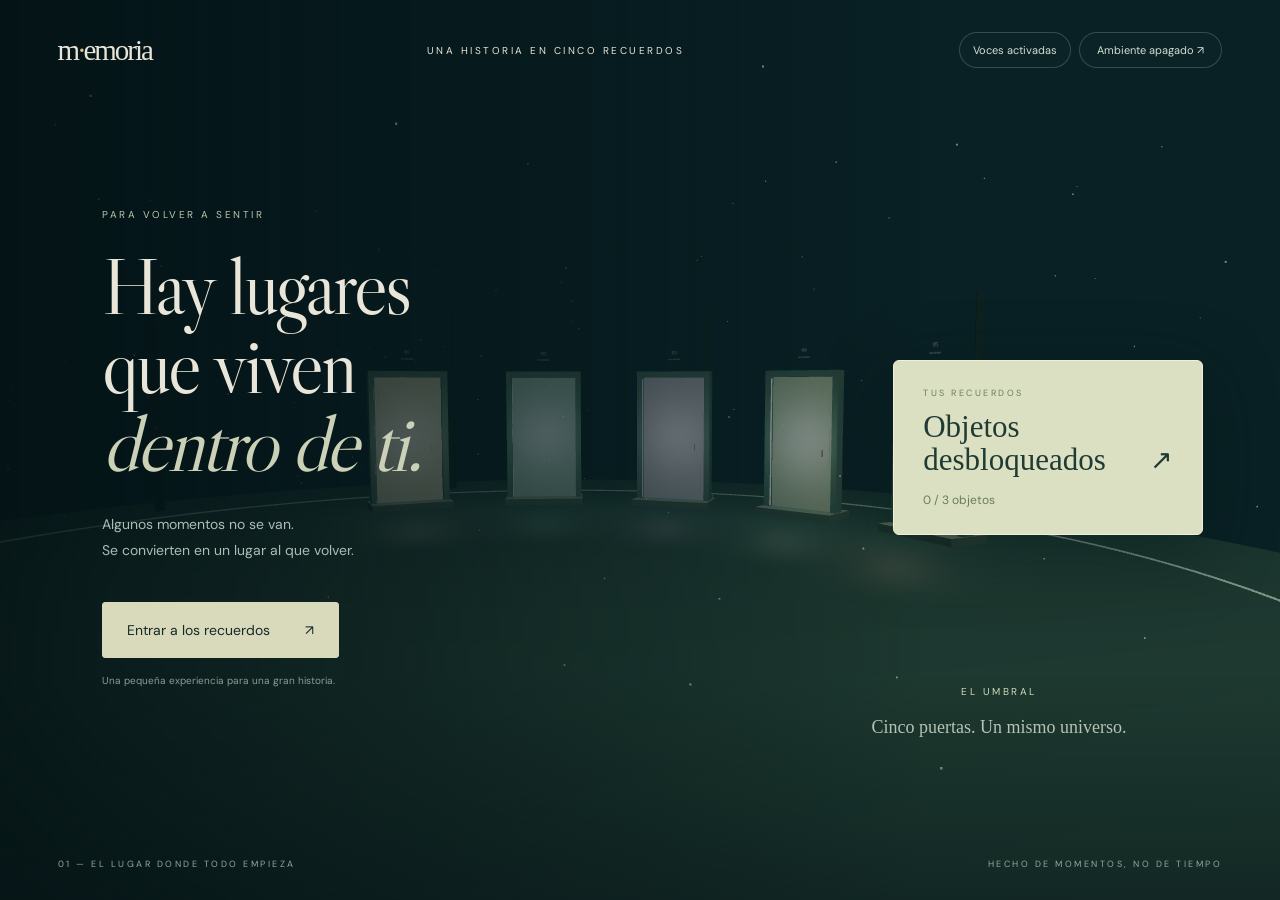
==== index.html @ f40e16c8 "Add files via upload" ====
<!doctype html><html lang="es"><head><meta charset="UTF-8"><meta name="viewport" content="width=device-width,initial-scale=1"><title>Donde viven los recuerdos</title><meta name="description" content="Cinco puertas. Una historia que merece volver a vivirse."><link rel="stylesheet" href="style.css"></head><body><canvas id="world"></canvas><div class="grain"></div><header><a href="./" class="brand">m<span>·</span>emoria</a><span class="edition">UNA HISTORIA EN CINCO RECUERDOS</span><div class="audioControls"><button id="voiceToggle" aria-pressed="true">Voces activadas</button><button id="sound" aria-pressed="false">Ambiente apagado ↗</button></div></header><main id="intro"><p class="eyebrow">PARA VOLVER A SENTIR</p><h1>Hay lugares<br>que viven<br><i>dentro de ti.</i></h1><p class="description">Algunos momentos no se van.<br>Se convierten en un lugar al que volver.</p><button id="enter" class="primary" disabled>Preparando el lugar… <span>↗</span></button><button id="openInventory">Objetos desbloqueados · 0 / 2</button><p class="small">Una pequeña experiencia para una gran historia.</p></main><div id="caption"><span>EL UMBRAL</span><p>Cinco puertas. Un mismo universo.</p></div><footer id="introFooter"><span>01 — EL LUGAR DONDE TODO EMPIEZA</span><span>HECHO DE MOMENTOS, NO DE TIEMPO</span></footer><section id="hud" hidden><div class="location"><span>ESTÁS EN</span><p>El lugar de los recuerdos</p></div><span id="count">00 / 05 explorados</span><div class="crosshair">+</div><div id="prompt"></div><div class="controls"><span><b>W A S D</b> caminar</span><span><b>MOUSE</b> mirar</span><span><b>E</b> abrir puerta</span><span><b>ESC</b> pausa</span></div></section><section id="pause" class="veil" hidden><p class="eyebrow">TÓMATE TU TIEMPO</p><h2>Los recuerdos<br><i>pueden esperar.</i></h2><button id="resume" class="primary">Seguir explorando <span>↗</span></button><button id="home" class="textbtn">Volver al inicio</button></section><section id="memory" class="veil" hidden><p class="eyebrow" id="memoryNumber"></p><h2>Un recuerdo<br><i>por descubrir.</i></h2><p class="description">Aquí construiremos uno de sus momentos juntos.<br>Este espacio todavía está esperando su historia.</p><button id="back" class="primary">Volver a las puertas <span>↗</span></button></section><div id="parkProgress" hidden><span>ERES NINA</span><strong id="parkPieceCount" aria-live="polite">0 / 5 trozos</strong><div id="parkDots" aria-hidden="true"><i></i><i></i><i></i><i></i><i></i></div><small>Reconstruye la carta</small></div><section id="letterReader" hidden role="dialog" aria-modal="true" aria-labelledby="letterTitle"><article class="letterPaper"><div class="letterLabel">OBJETO RECUPERADO · CARTA COMPLETA</div><h2 id="letterTitle" tabindex="-1"></h2><div id="letterBody"></div><p id="letterSignature"></p><button id="finishLetter">Volver a objetos <span>↗</span></button></article></section><div id="eyelids" aria-hidden="true"><div class="upper"></div><div class="lower"></div></div><div id="nightCaption" hidden><span>RECUERDO 03</span><p>De la mano, un poquito más.</p></div><div id="cinemaCaption" hidden><span>RECUERDO 04</span><p>La sala está vacía. A tu lado, Nina.</p></div><div id="giftBadge" hidden>✦ Foca watona <small>Objeto recibido</small></div><div id="completion" hidden>Recuerdo 02 completado · El día de la foca</div><div id="cinemaFade" aria-hidden="true"></div><div id="whiteFlash" aria-hidden="true"></div>
<section id="loading" class="memoryLoading" hidden aria-live="polite"><span class="loadingMark">02</span><p class="eyebrow">RECONSTRUYENDO UN RECUERDO</p><h2>Al otro lado<br><i>de la puerta.</i></h2><div class="loadingLine"></div><p id="loadingStatus">Preparando la casa…</p><button id="retryMemory" class="textbtn" hidden>Reintentar</button><button id="cancelMemory" class="textbtn">Volver a las puertas</button></section>
<section id="arrival" class="memoryLoading" hidden><p class="eyebrow">RECUERDO 02 · EL DÍA DE LA FOCA</p><h2>El día<br><i>de la foca.</i></h2><p>Camina hacia la casa y acércate a su puerta.</p><button id="exploreHouse" class="primary">Explorar el recuerdo <span>↗</span></button></section>
<section id="dialogue" hidden role="dialog" aria-modal="true" aria-labelledby="speaker"><div class="dialogueBox"><div class="dialogueMeta"><span id="speaker">NINA</span><span>RECUERDO 02</span></div><p id="dialogueText"></p><div id="choices"></div><p id="dialogueHint"></p></div></section>
<button id="leaveMemory" hidden>← Volver a las puertas</button>
<section id="inventoryPanel" hidden role="dialog" aria-modal="true" aria-labelledby="inventoryTitle"><div class="inventoryInner"><p class="eyebrow">LO QUE SE QUEDA CONTIGO</p><h2 id="inventoryTitle">Objetos<br><i>desbloqueados.</i></h2><p id="inventoryCount"></p><p id="inventoryNotice" role="status" aria-live="polite"></p><div class="inventoryGrid"><button id="inspectLetter" disabled><span class="letterIcon" aria-hidden="true">✉</span><strong>La carta</strong><small id="letterLock"></small></button><button id="inspectSeal" disabled><span class="sealIcon" aria-hidden="true">●</span><strong>Foca watona</strong><small id="sealLock"></small></button><button id="inspectBottle" disabled><span class="bottleIcon" aria-hidden="true">▥</span><strong>Inca Kola</strong><small id="bottleLock"></small></button></div><button id="closeInventory" class="textbtn">← Volver al menú</button></div></section>
<section id="sealViewerPanel" hidden aria-labelledby="sealViewerTitle"><button id="closeSealViewer">← Volver a objetos</button><div class="sealViewerText"><p class="eyebrow" id="objectViewerEyebrow">RECUERDO 02 · OBJETO DESBLOQUEADO</p><h2 id="sealViewerTitle">Foca watona</h2><p>Arrastra para girar · Rueda del mouse para acercar</p><div class="sealViewerControls"><button id="sealRotateLeft" aria-label="Girar a la izquierda">↶</button><button id="sealRotateRight" aria-label="Girar a la derecha">↷</button><button id="sealZoomIn" aria-label="Acercar">＋</button><button id="sealZoomOut" aria-label="Alejar">−</button></div></div></section>
<div id="error" hidden>No pudimos iniciar el escenario 3D. Prueba con Chrome o Edge y activa la aceleración gráfica.</div><script type="module" src="main.js"></script><div id="objectToast" role="status" aria-live="polite" hidden>Objeto desbloqueado · Inca Kola<br><small>Ya puedes examinarlo en Objetos del menú.</small></div><section id="fifthOverlay" hidden><div id="phoneIntro"><p class="eyebrow">RECUERDO 05</p><p>En medio de todo, una última luz.<br><small>Enter para guardar el celular y mirar al frente.</small></p></div><div id="memoryPhone"><div class="phoneSpeaker"></div><div class="phoneBar">9:41 <span>●●● ▰</span></div><div class="phoneAddress">🔒 Un lugar para ti</div><div class="phonePage" tabindex="0" aria-label="Página web del celular, desplázate para leer"><img src="assets/recuerdo-celular.png" alt="Página de cumpleaños para Nina"></div><button id="phoneOff">Guardar celular · Enter <span>◉</span></button></div><div id="fifthMusic" hidden><p>wave to earth · love.</p><div id="fifthPlayer"></div><small>Si no suena, pulsa reproducir.</small></div><button id="exitFifth">← Volver a las puertas</button></section><div id="birthdayWhiteFade" aria-hidden="true"></div></body></html>
---- style.css ----
@import url('https://fonts.googleapis.com/css2?family=DM+Sans:wght@400;500;600&family=Libre+Caslon+Display&display=swap');
:root{color-scheme:dark;--cream:#e9e5d8;--muted:#9aaca7;--accent:#d9dabb}*{box-sizing:border-box}body{margin:0;background:#071b1e;color:var(--cream);font:14px 'DM Sans',sans-serif;overflow:hidden}canvas{position:fixed;inset:0;width:100%;height:100%}.grain{position:fixed;inset:0;pointer-events:none;background:linear-gradient(90deg,rgba(3,17,20,.8),transparent 72%),linear-gradient(0deg,#07171988,transparent 25%)}header{position:fixed;top:0;width:100%;padding:32px 4.5%;display:flex;align-items:center;justify-content:space-between;z-index:3}.brand{font-family:Georgia,serif;color:var(--cream);text-decoration:none;font-size:29px;letter-spacing:-2px}.brand span{color:#d6c78e}.edition,footer,.eyebrow,.location>span,#count,#caption>span{font-size:10px;letter-spacing:2.5px}button{font:inherit;cursor:pointer}#sound{border:1px solid #b4c4bb40;background:#102a2b66;color:#d5ddd3;border-radius:30px;padding:10px 17px;font-size:11px}main{position:fixed;left:8%;top:22%;z-index:2}.eyebrow{color:#bbc6ac;margin-bottom:26px}h1{font-family:'Libre Caslon Display',Georgia,serif;font-size:clamp(58px,6.2vw,96px);font-weight:400;line-height:.99;letter-spacing:-3px;margin:0 0 28px}i{font-weight:400;color:#cbd1b7}.description{font-size:14px;line-height:1.9;color:#adbdb6}.primary{margin-top:24px;border:1px solid #d9dabb;background:#d9dabb;color:#152a28;padding:18px 24px;min-width:235px;text-align:left;border-radius:3px}.primary span{float:right;margin-left:35px}.primary:hover{background:#eeeeda}.primary:disabled{opacity:.5;cursor:wait}.small{font-size:10px;color:#8a9f98;margin-top:16px}footer{position:fixed;bottom:30px;left:4.5%;right:4.5%;display:flex;justify-content:space-between;font-size:9px;color:#92aaa1}#caption{position:fixed;bottom:16%;right:12%;text-align:center}#caption>span{color:#d3d9bb}#caption p{font-family:Georgia,serif;font-size:18px;color:#b5c3b4}.location{position:absolute;top:115px;left:4.5%}.location>span{color:var(--muted)}.location p{font-family:Georgia,serif;font-size:23px;margin-top:9px}#count{position:absolute;right:4.5%;top:120px;color:var(--muted)}.crosshair{position:absolute;left:50%;top:50%;color:#ebeee1aa;font-size:20px;transform:translate(-50%,-50%)}#prompt{position:absolute;top:59%;left:50%;transform:translateX(-50%);text-align:center;line-height:1.8;color:#f2eed7}.controls{position:absolute;bottom:32px;width:100%;display:flex;justify-content:center;gap:30px;color:#95aaa3;font-size:11px}.controls b{font-size:10px;color:#d8dfcf;margin-right:7px}.veil{position:fixed;inset:0;z-index:4;background:#061719db;backdrop-filter:blur(12px);display:flex;align-items:center;justify-content:center;flex-direction:column;text-align:center}h2{font:64px/1.05 'Libre Caslon Display',Georgia,serif;letter-spacing:-1px;margin:0 0 15px}.textbtn{background:none;border:0;color:#b6c4b8;margin-top:24px}#error{position:fixed;bottom:15%;left:8%;background:#422d25;padding:20px;max-width:420px;z-index:9}[hidden]{display:none!important}@media(max-height:700px){main{top:18%}h1{font-size:62px;margin-bottom:15px}.primary{margin-top:12px}.eyebrow{margin-bottom:18px}}@media(max-width:700px){.edition,#caption,footer span:last-child{display:none}main{left:7%}h1{font-size:60px}.controls{gap:10px}.controls span{font-size:9px}}
#whiteFlash{position:fixed;inset:0;background:white;z-index:8;opacity:0;pointer-events:none;transition:opacity .7s ease}#whiteFlash.visible{opacity:1}.memoryLoading{position:fixed;inset:0;z-index:9;display:flex;align-items:center;justify-content:center;flex-direction:column;background:#fff;color:#514e48;text-align:center}.memoryLoading i{color:#9b9d91}.memoryLoading .eyebrow{color:#89867c}.memoryLoading>p:not(.eyebrow){color:#8b887e;font-size:13px}.loadingMark{font:36px Georgia;margin-bottom:30px;color:#b4ad9e}.loadingLine{width:180px;height:2px;background:#e9e5de;overflow:hidden;margin:25px}.loadingLine:after{content:'';display:block;height:100%;width:40%;background:#9b9d91;animation:loadingTravel 1.5s infinite ease-in-out}@keyframes loadingTravel{from{transform:translateX(-100%)}to{transform:translateX(350%)}}#arrival{background:#ffffffb5;backdrop-filter:blur(3px)}body.in-memory .grain{opacity:0}body.in-memory header{color:#625c51}body.in-memory .brand{color:#625c51}body.in-memory .edition{color:#8b8477}body.in-memory .location,body.in-memory #count,body.in-memory .controls,body.in-memory #prompt{color:#726b60}body.in-memory .controls b{color:#45433e}body.in-memory .crosshair{color:#6f695a}#leaveMemory{position:fixed;top:165px;left:4.5%;background:#ffffffbd;color:#70695e;border:1px solid #dcd6cb;border-radius:4px;padding:11px 16px;z-index:3;font-size:11px}#dialogue{position:fixed;inset:0;z-index:6;background:linear-gradient(0deg,#625c4e40,transparent 65%);display:flex;align-items:flex-end;justify-content:center;padding:0 24px 45px}.dialogueBox{width:min(760px,100%);padding:28px 34px;background:#fffdf7f5;border:1px solid #dcd6c8;box-shadow:0 15px 90px #5954451c;border-radius:8px;color:#47433c}.dialogueMeta{display:flex;justify-content:space-between;font-size:10px;letter-spacing:2px;color:#918878}#dialogueText{font:27px/1.4 'Libre Caslon Display',Georgia,serif;margin:20px 0 25px}#choices{display:flex;flex-direction:column;gap:10px}#choices button{padding:13px 17px;text-align:left;color:#555348;background:#eeeee5;border:1px solid #deddd0;border-radius:4px}#choices button:hover,#choices button:focus-visible{outline:2px solid #9ba592;background:#e2e7da}#dialogue .primary{color:#24352c}
@media(prefers-reduced-motion:reduce){.loadingLine:after{animation:none}#whiteFlash{transition-duration:.1s}}
#dialogueHint{margin:17px 0 0;text-align:right;color:#9c9385;font-size:10px;letter-spacing:1px}#choices button:disabled{opacity:.4;cursor:wait}#choices .continueDialogue{align-self:flex-end;background:transparent;border:0;color:#918777;font-size:12px;padding:8px}#giftBadge{position:fixed;right:4.5%;top:165px;z-index:4;padding:14px 18px;border:1px solid #c9c5b6;background:#fffdf3e8;border-radius:5px;color:#68675b;font-size:13px}#giftBadge small{display:block;margin:5px 0 0 14px;font-size:9px;letter-spacing:1px;color:#999184}#completion{position:fixed;bottom:75px;left:4.5%;font-size:11px;color:#d8d8b5;z-index:3}
.audioControls{display:flex;gap:8px;align-items:center}#voiceToggle{border:1px solid #b4c4bb40;background:#102a2b66;color:#d5ddd3;border-radius:30px;padding:10px 13px;font-size:11px}body.in-memory #voiceToggle,body.in-memory #sound{background:#fffdf6cc;border-color:#dcd6cb;color:#6d685c}#dialogueText{min-height:38px}body.in-memory #dialogueText{white-space:pre-wrap}@media(max-width:850px){.edition{display:none}}
body.in-memory header{z-index:7}
body.in-cinema .grain{opacity:.25}body.in-cinema .crosshair{display:none}body.in-cinema #prompt{display:none}body.in-cinema #leaveMemory{color:#ccc9d6;background:#151824be;border-color:#ffffff24}body.in-cinema .location p{color:#d6d9e4}body.in-cinema #arrival{background:#090d19cf;color:#e4e7ef;backdrop-filter:blur(6px)}body.in-cinema #arrival i{color:#a3b6cc}body.in-cinema #arrival .eyebrow{color:#91a7c0}body.in-cinema #arrival>p:not(.eyebrow){color:#a2adbd}#cinemaCaption{position:fixed;bottom:95px;left:0;width:100%;text-align:center;pointer-events:none;color:#a4b1c4}#cinemaCaption span{font-size:9px;letter-spacing:3px}#cinemaCaption p{font:19px Georgia,serif;color:#d4dce7}
body.in-cinema #prompt:not(:empty){display:block;background:#131925d9;border:1px solid #8d9bb636;color:#e1e5ec;border-radius:5px;padding:12px 22px;font-size:11px;letter-spacing:1px}body.in-cinema header{z-index:7}body.in-cinema .dialogueBox{background:#141b29f5;border-color:#8997ac40;color:#e1e5ec}body.in-cinema .dialogueMeta,body.in-cinema #dialogueHint{color:#96aac5}body.in-cinema #choices .continueDialogue{color:#becbdb}
#cinemaFade{position:fixed;inset:0;background:#000;z-index:8;opacity:0;pointer-events:none;transition:opacity .8s ease}#cinemaFade.visible{opacity:1}
body.in-night .grain{opacity:.18}body.in-night header{z-index:7}body.in-night .crosshair{display:none}body.in-night .dialogueBox{background:#24222ff2;border-color:#c2b7aa40;color:#ece4da}body.in-night .dialogueMeta,body.in-night #dialogueHint,body.in-night #choices .continueDialogue{color:#bcb3af}body.in-night #arrival{background:#151b2cd1;color:#ece4da;backdrop-filter:blur(5px)}body.in-night #arrival i{color:#d6bdac}body.in-night #arrival>p{color:#b8afad}body.in-night #prompt{font-size:10px;top:auto;bottom:160px;letter-spacing:1px;color:#d9d0c5}body.in-night #leaveMemory{background:#242330bb;border-color:#c2b7aa40;color:#ded3c8}#nightCaption{position:fixed;bottom:95px;left:0;width:100%;text-align:center;pointer-events:none;color:#afa6aa}#nightCaption span{font-size:9px;letter-spacing:3px}#nightCaption p{font:20px Georgia,serif;color:#d7c5b9}body.in-bedroom #prompt{display:none}#eyelids{position:fixed;inset:0;pointer-events:none;z-index:12}#eyelids>div{position:absolute;left:-10%;width:120%;height:0;background:#000}#eyelids .upper{top:0;border-radius:0 0 50% 50% / 0 0 10% 10%}#eyelids .lower{bottom:0;border-radius:50% 50% 0 0 / 10% 10% 0 0}body.night-sleep header,body.night-sleep #hud,body.night-sleep #nightCaption{visibility:hidden}
body.in-park .grain{opacity:.07}body.in-park header{color:#374b3d}body.in-park .brand{color:#374b3d}body.in-park .edition{color:#52634f}body.in-park .location p,body.in-park #prompt{color:#374b3d}body.in-park #sound,body.in-park #voiceToggle{background:#f7f1dfbd;color:#53604f;border-color:#858e714f}body.in-park #leaveMemory{background:#f7f1dfd9;border-color:#9a9d7b;color:#53604f}body.in-park .controls{color:#4b5d45}body.in-park .controls b{color:#31442d}body.in-park #arrival{background:#e2e8d8c9;color:#384e3c;backdrop-filter:blur(4px)}body.in-park #arrival i{color:#7a8b5a}body.in-park #arrival>p{color:#68795a}#parkProgress{position:fixed;top:165px;right:4.5%;padding:20px 23px;background:#f5efdeed;border:1px solid #a7b08c6b;border-radius:5px;color:#556449;z-index:3;min-width:175px}#parkProgress>span{display:block;font-size:9px;letter-spacing:3px}#parkProgress strong{display:block;font:25px Georgia;margin:10px 0}#parkDots{display:flex;gap:8px;margin:12px 0}#parkDots i{display:block;width:16px;height:21px;background:#dbdccb;border:1px solid #a3ac8c;transform:rotate(-6deg)}#parkDots i.found{background:#889d68;border-color:#6c8255}#parkProgress small{font-size:10px;color:#7c876b}#letterReader{position:fixed;inset:0;z-index:10;display:flex;align-items:center;justify-content:center;padding:30px;background:#263528a8;backdrop-filter:blur(6px);overflow:auto}.letterPaper{position:relative;width:min(570px,100%);max-height:calc(100vh - 60px);overflow-y:auto;padding:42px 48px;background:#f4edda;color:#625443;box-shadow:0 25px 90px #18271c6b;border-radius:2px;transform:rotate(-.6deg);background-image:repeating-linear-gradient(90deg,transparent 0,transparent calc(20% - 1px),#a9987525 calc(20% - 1px),#a9987525 20%)}.letterLabel{font-size:8px;letter-spacing:2px;color:#9c8d71}.letterPaper h2{font:43px Georgia;margin:28px 0 24px}.letterPaper h2:focus{outline:0}.letterPaper p{font:17px/1.8 Georgia,serif;margin:0 0 19px}#letterSignature{font-style:italic!important;margin-top:24px!important}#finishLetter{display:block;width:100%;border:1px solid #a7ad8c;padding:15px 18px;background:#d5ddbd;color:#46563c;text-align:left;margin-top:30px}#finishLetter span{float:right}#finishLetter:hover{background:#c8d3ac}@media(max-height:700px){.letterPaper{padding:28px 38px}.letterPaper h2{font-size:33px;margin:20px 0}.letterPaper p{font-size:15px;line-height:1.6}}
body.in-park .crosshair{color:#42523c}
#openInventory{display:block;margin:11px 0 0;padding:11px 0;border:0;border-bottom:1px solid #b9c5ac55;color:#ccd4bd;background:none;font-size:12px}#openInventory:hover{color:#f4efd4}body.viewing-objects header,body.viewing-objects #intro,body.viewing-objects #introFooter,body.viewing-objects #caption,body.viewing-objects #completion{visibility:hidden}#inventoryPanel{position:fixed;inset:0;z-index:9;background:#0b2225e8;backdrop-filter:blur(10px);display:flex;align-items:center;justify-content:center;padding:35px;overflow:auto}.inventoryInner{width:min(700px,100%);text-align:center}.inventoryInner h2{font-size:60px;margin:0}.inventoryInner>.eyebrow{margin-bottom:20px}#inventoryCount{font-size:12px;color:#9cac9f;margin:18px 0 24px}.inventoryGrid{display:grid;grid-template-columns:1fr 1fr;gap:18px}.inventoryGrid>button{border:1px solid #9cab8e55;border-radius:6px;background:#24413d80;padding:26px 20px;color:#e2e4ce;min-height:210px;display:flex;flex-direction:column;align-items:center;justify-content:center}.inventoryGrid>button:hover:enabled{background:#335249;border-color:#c4cb9b}.inventoryGrid>button:disabled{opacity:.43;cursor:default}.inventoryGrid strong{font:26px Georgia;margin:16px 0 10px}.inventoryGrid small{font-size:11px;color:#acbca9;line-height:1.7}.letterIcon{font-size:53px;line-height:1;color:#e1d4b8}.sealIcon{display:block;position:relative;width:85px;height:61px;border-radius:50%;background:#b4c3c1;color:transparent;box-shadow:inset -12px -8px 0 #93aaa6}.sealIcon:before{content:'•  •';position:absolute;top:18px;left:27px;color:#304641;font-size:18px;letter-spacing:3px}.sealIcon:after{content:'';position:absolute;left:37px;top:39px;width:13px;height:6px;border-radius:50%;background:#d8dfd7}#sealViewerPanel{position:fixed;inset:0;z-index:6;pointer-events:none}#sealViewerPanel button{pointer-events:auto;border:1px solid #a6b6a866;background:#102b2cbb;color:#e4e4ce;border-radius:4px;padding:12px 18px}#closeSealViewer{position:absolute;left:4.5%;top:35px}.sealViewerText{position:absolute;bottom:34px;left:0;width:100%;text-align:center}.sealViewerText h2{font-size:43px;margin:8px 0 12px}.sealViewerText>.eyebrow{margin-bottom:10px;font-size:9px}.sealViewerText>p:not(.eyebrow){font-size:11px;color:#9eb3a9}.sealViewerControls{display:flex;gap:10px;justify-content:center;margin-top:18px}.sealViewerControls button{font-size:19px;min-width:50px}#world{touch-action:none}@media(max-height:700px){.inventoryInner h2{font-size:44px}.inventoryGrid>button{min-height:170px;padding:20px}.sealViewerText h2{font-size:32px}}@media(max-width:600px){.inventoryGrid{gap:10px}.inventoryGrid>button{padding:20px 12px}.inventoryGrid strong{font-size:21px}}
#openInventory{position:fixed;right:6%;top:40%;width:310px;min-height:175px;margin:0;padding:26px 29px;background:#dce0c3;border:1px solid #eef0d8;border-radius:6px;color:#203b34;box-shadow:0 18px 70px #06181766;text-align:left;transition:background .2s,transform .2s}#openInventory:hover{color:#16332a;background:#eef0d9;transform:translateY(-3px)}#openInventory .inventoryButtonKicker{display:block;font-size:9px;letter-spacing:2.5px;color:#6a7d60;margin-bottom:12px}#openInventory strong{display:block;font:31px/1.04 Georgia,serif;font-weight:400}#openInventory strong span{float:right;font:27px Georgia}#openInventory small{display:block;margin-top:16px;font-size:12px;color:#687c5e}#inventoryNotice{min-height:17px;font-size:12px;color:#d4cda5;margin:0 0 17px}@media(max-width:1000px){#openInventory{width:260px;right:5%;padding:24px;min-height:155px}#openInventory strong{font-size:27px}}@media(max-width:750px){#openInventory{top:auto;bottom:80px;right:5%;width:220px;min-height:115px;padding:18px 21px}#openInventory strong{font-size:22px}#openInventory .inventoryButtonKicker{font-size:8px;margin-bottom:8px}#openInventory small{margin-top:10px}}
body.viewing-objects .grain{opacity:.08}
.inventoryInner{width:min(920px,100%)}.inventoryGrid{grid-template-columns:repeat(3,1fr)}.bottleIcon{display:block;width:33px;height:66px;background:linear-gradient(#1c60be 0 15%,#e0d65a 15% 36%,#1561b1 36% 70%,#e3d554 70%);border-radius:10px 10px 8px 8px;color:#f9e664;font-size:32px;line-height:76px}#objectToast{position:fixed;top:100px;left:50%;transform:translateX(-50%);z-index:12;background:#122933ee;border:1px solid #c9d29766;padding:19px 26px;text-align:center;color:#f0ebce;font:21px Georgia;pointer-events:none}#objectToast small{display:block;margin-top:10px;font:12px Arial;color:#becbbc}@media(max-width:600px){.inventoryGrid{grid-template-columns:1fr}.inventoryInner{padding-top:35px}.inventoryGrid>button{min-height:150px}}
body.in-fifth header,body.in-fifth .grain{display:none}#fifthOverlay{position:fixed;inset:0;z-index:5;pointer-events:none}#phoneIntro{position:absolute;top:8%;left:8%;color:#c7ccd6;font:21px Georgia}#phoneIntro .eyebrow{font:10px Arial;letter-spacing:4px}#memoryPhone{position:absolute;width:min(330px,40vw);height:min(650px,78vh);left:50%;bottom:-8px;transform:translateX(-50%);background:#111217;border:7px solid #25262b;border-bottom:17px solid #25262b;border-radius:40px 40px 0 0;box-shadow:0 0 60px #9fbdcf22;overflow:hidden;pointer-events:auto;animation:raisePhone 2s ease both;transition:transform 1.5s,opacity 1s}#memoryPhone.off{transform:translate(-50%,110%);opacity:0;pointer-events:none}.phoneSpeaker{position:absolute;width:65px;height:5px;left:calc(50% - 32px);top:7px;background:#050506;border-radius:10px;z-index:1}.phoneBar{height:32px;padding:12px 17px 0;background:#fafafa;color:#252525;font:10px Arial}.phoneBar span{float:right}.phoneAddress{height:32px;background:#ebedf1;color:#505661;font:11px Arial;text-align:center;padding:8px}.phonePage{height:calc(100% - 120px);overflow:auto;background:#efb6ee}.phonePage img{width:100%;display:block}.phonePage:focus{outline:1px solid #d1bded;outline-offset:-2px}#phoneOff{height:56px;width:100%;background:#111217;border:0;color:#f0eced;font-size:12px}#phoneOff span{margin-left:15px}#exitFifth{position:absolute;top:30px;right:4%;pointer-events:auto;background:#11151aaa;color:#b5bdc9;border:1px solid #ffffff20;padding:12px 18px;border-radius:5px;font-size:11px}#fifthMusic{position:absolute;bottom:20px;right:22px;pointer-events:auto;background:#070a0dd9;padding:10px;border-radius:5px}#fifthMusic p{font:12px Georgia;margin:0 0 7px;color:#d3c6c9}#fifthPlayer iframe{width:200px;height:200px;border:0;display:block}#fifthMusic small{font-size:9px;color:#9d9aa2;display:block;margin-top:7px}@keyframes raisePhone{from{transform:translate(-50%,110%)}to{transform:translate(-50%,0)}}@media(max-width:650px){#memoryPhone{width:300px;max-width:85vw}#phoneIntro{top:10%;font-size:16px}#fifthPlayer iframe{width:200px;height:200px}}
#memoryPhone{left:auto;right:7%;bottom:-25px;width:min(290px,32vw);height:min(550px,70vh);transform:rotate(-9deg);transform-origin:85% 100%;animation:raiseHeldPhone 1.8s ease both;overflow:visible;border-radius:35px;isolation:isolate}#memoryPhone:before{content:'';position:absolute;z-index:-1;right:-55px;bottom:-125px;width:105px;height:220px;border-radius:45px 48px 12px 12px;background:linear-gradient(90deg,#785747,#b08770 65%,#8b6651);transform:rotate(-15deg);box-shadow:inset -12px 0 0 #0002}#memoryPhone:after{content:'';position:absolute;right:-20px;bottom:100px;width:35px;height:105px;border-radius:25px;background:linear-gradient(90deg,#a47b64,#c49a7c);transform:rotate(-14deg);pointer-events:none}.phoneBar{border-radius:25px 25px 0 0}.phonePage{overflow-y:auto}#phoneOff{border-radius:0 0 22px 22px}#memoryPhone.off{animation:none;transform:translateY(120%) rotate(-15deg);opacity:0;transition:transform 1.7s ease,opacity 1.4s}#phoneIntro small{display:block;font:11px Arial;color:#8795a6;margin-top:18px}@keyframes raiseHeldPhone{from{transform:translateY(100%) rotate(-19deg);opacity:0}to{transform:translateY(0) rotate(-9deg);opacity:1}}body.in-fifth .dialogueBox{background:#14131bea;color:#eae3dc;border-color:#cbac7c55}body.in-fifth .dialogueMeta,body.in-fifth #dialogueHint{color:#bfae98}@media(max-width:650px){#memoryPhone{right:8%;width:240px;max-width:65vw;height:65vh}#fifthMusic{right:auto;left:15px}}
#birthdayWhiteFade{position:fixed;inset:0;z-index:25;background:#fff;opacity:0;pointer-events:none}
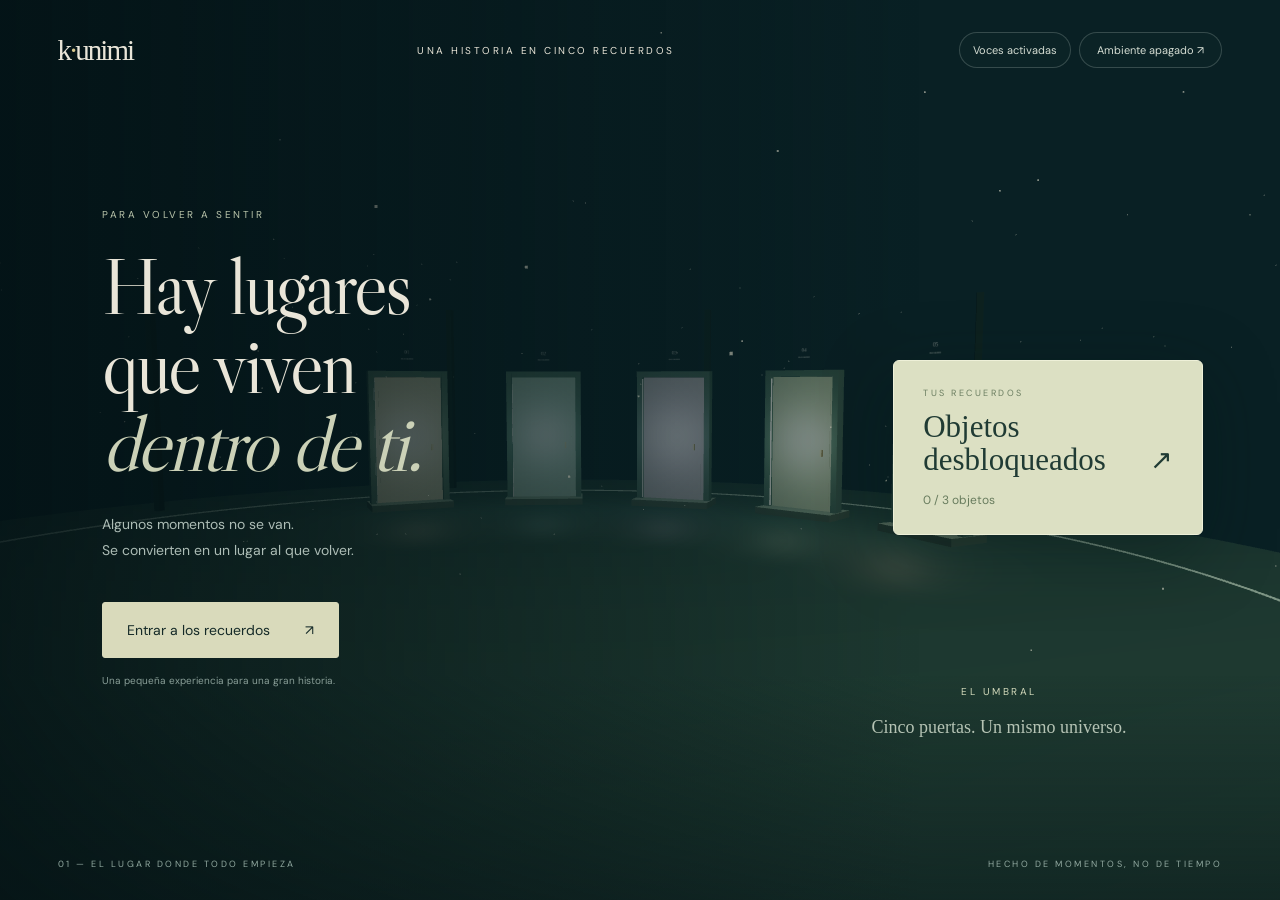
==== commit afafe43f: "Update index.html" ====
--- a/index.html
+++ b/index.html
@@ -1,4 +1,4 @@
-<!doctype html><html lang="es"><head><meta charset="UTF-8"><meta name="viewport" content="width=device-width,initial-scale=1"><title>Donde viven los recuerdos</title><meta name="description" content="Cinco puertas. Una historia que merece volver a vivirse."><link rel="stylesheet" href="style.css"></head><body><canvas id="world"></canvas><div class="grain"></div><header><a href="./" class="brand">m<span>·</span>emoria</a><span class="edition">UNA HISTORIA EN CINCO RECUERDOS</span><div class="audioControls"><button id="voiceToggle" aria-pressed="true">Voces activadas</button><button id="sound" aria-pressed="false">Ambiente apagado ↗</button></div></header><main id="intro"><p class="eyebrow">PARA VOLVER A SENTIR</p><h1>Hay lugares<br>que viven<br><i>dentro de ti.</i></h1><p class="description">Algunos momentos no se van.<br>Se convierten en un lugar al que volver.</p><button id="enter" class="primary" disabled>Preparando el lugar… <span>↗</span></button><button id="openInventory">Objetos desbloqueados · 0 / 2</button><p class="small">Una pequeña experiencia para una gran historia.</p></main><div id="caption"><span>EL UMBRAL</span><p>Cinco puertas. Un mismo universo.</p></div><footer id="introFooter"><span>01 — EL LUGAR DONDE TODO EMPIEZA</span><span>HECHO DE MOMENTOS, NO DE TIEMPO</span></footer><section id="hud" hidden><div class="location"><span>ESTÁS EN</span><p>El lugar de los recuerdos</p></div><span id="count">00 / 05 explorados</span><div class="crosshair">+</div><div id="prompt"></div><div class="controls"><span><b>W A S D</b> caminar</span><span><b>MOUSE</b> mirar</span><span><b>E</b> abrir puerta</span><span><b>ESC</b> pausa</span></div></section><section id="pause" class="veil" hidden><p class="eyebrow">TÓMATE TU TIEMPO</p><h2>Los recuerdos<br><i>pueden esperar.</i></h2><button id="resume" class="primary">Seguir explorando <span>↗</span></button><button id="home" class="textbtn">Volver al inicio</button></section><section id="memory" class="veil" hidden><p class="eyebrow" id="memoryNumber"></p><h2>Un recuerdo<br><i>por descubrir.</i></h2><p class="description">Aquí construiremos uno de sus momentos juntos.<br>Este espacio todavía está esperando su historia.</p><button id="back" class="primary">Volver a las puertas <span>↗</span></button></section><div id="parkProgress" hidden><span>ERES NINA</span><strong id="parkPieceCount" aria-live="polite">0 / 5 trozos</strong><div id="parkDots" aria-hidden="true"><i></i><i></i><i></i><i></i><i></i></div><small>Reconstruye la carta</small></div><section id="letterReader" hidden role="dialog" aria-modal="true" aria-labelledby="letterTitle"><article class="letterPaper"><div class="letterLabel">OBJETO RECUPERADO · CARTA COMPLETA</div><h2 id="letterTitle" tabindex="-1"></h2><div id="letterBody"></div><p id="letterSignature"></p><button id="finishLetter">Volver a objetos <span>↗</span></button></article></section><div id="eyelids" aria-hidden="true"><div class="upper"></div><div class="lower"></div></div><div id="nightCaption" hidden><span>RECUERDO 03</span><p>De la mano, un poquito más.</p></div><div id="cinemaCaption" hidden><span>RECUERDO 04</span><p>La sala está vacía. A tu lado, Nina.</p></div><div id="giftBadge" hidden>✦ Foca watona <small>Objeto recibido</small></div><div id="completion" hidden>Recuerdo 02 completado · El día de la foca</div><div id="cinemaFade" aria-hidden="true"></div><div id="whiteFlash" aria-hidden="true"></div>
+<!doctype html><html lang="es"><head><meta charset="UTF-8"><meta name="viewport" content="width=device-width,initial-scale=1"><title>Donde viven los recuerdos</title><meta name="description" content="Cinco puertas. Una historia que merece volver a vivirse."><link rel="stylesheet" href="style.css"></head><body><canvas id="world"></canvas><div class="grain"></div><header><a href="./" class="brand">k<span>·</span>unimi</a><span class="edition">UNA HISTORIA EN CINCO RECUERDOS</span><div class="audioControls"><button id="voiceToggle" aria-pressed="true">Voces activadas</button><button id="sound" aria-pressed="false">Ambiente apagado ↗</button></div></header><main id="intro"><p class="eyebrow">PARA VOLVER A SENTIR</p><h1>Hay lugares<br>que viven<br><i>dentro de ti.</i></h1><p class="description">Algunos momentos no se van.<br>Se convierten en un lugar al que volver.</p><button id="enter" class="primary" disabled>Preparando el lugar… <span>↗</span></button><button id="openInventory">Objetos desbloqueados · 0 / 2</button><p class="small">Una pequeña experiencia para una gran historia.</p></main><div id="caption"><span>EL UMBRAL</span><p>Cinco puertas. Un mismo universo.</p></div><footer id="introFooter"><span>01 — EL LUGAR DONDE TODO EMPIEZA</span><span>HECHO DE MOMENTOS, NO DE TIEMPO</span></footer><section id="hud" hidden><div class="location"><span>ESTÁS EN</span><p>El lugar de los recuerdos</p></div><span id="count">00 / 05 explorados</span><div class="crosshair">+</div><div id="prompt"></div><div class="controls"><span><b>W A S D</b> caminar</span><span><b>MOUSE</b> mirar</span><span><b>E</b> abrir puerta</span><span><b>ESC</b> pausa</span></div></section><section id="pause" class="veil" hidden><p class="eyebrow">TÓMATE TU TIEMPO</p><h2>Los recuerdos<br><i>pueden esperar.</i></h2><button id="resume" class="primary">Seguir explorando <span>↗</span></button><button id="home" class="textbtn">Volver al inicio</button></section><section id="memory" class="veil" hidden><p class="eyebrow" id="memoryNumber"></p><h2>Un recuerdo<br><i>por descubrir.</i></h2><p class="description">Aquí construiremos uno de sus momentos juntos.<br>Este espacio todavía está esperando su historia.</p><button id="back" class="primary">Volver a las puertas <span>↗</span></button></section><div id="parkProgress" hidden><span>ERES NINA</span><strong id="parkPieceCount" aria-live="polite">0 / 5 trozos</strong><div id="parkDots" aria-hidden="true"><i></i><i></i><i></i><i></i><i></i></div><small>Reconstruye la carta</small></div><section id="letterReader" hidden role="dialog" aria-modal="true" aria-labelledby="letterTitle"><article class="letterPaper"><div class="letterLabel">OBJETO RECUPERADO · CARTA COMPLETA</div><h2 id="letterTitle" tabindex="-1"></h2><div id="letterBody"></div><p id="letterSignature"></p><button id="finishLetter">Volver a objetos <span>↗</span></button></article></section><div id="eyelids" aria-hidden="true"><div class="upper"></div><div class="lower"></div></div><div id="nightCaption" hidden><span>RECUERDO 03</span><p>De la mano, un poquito más.</p></div><div id="cinemaCaption" hidden><span>RECUERDO 04</span><p>La sala está vacía. A tu lado, Nina.</p></div><div id="giftBadge" hidden>✦ Foca watona <small>Objeto recibido</small></div><div id="completion" hidden>Recuerdo 02 completado · El día de la foca</div><div id="cinemaFade" aria-hidden="true"></div><div id="whiteFlash" aria-hidden="true"></div>
 <section id="loading" class="memoryLoading" hidden aria-live="polite"><span class="loadingMark">02</span><p class="eyebrow">RECONSTRUYENDO UN RECUERDO</p><h2>Al otro lado<br><i>de la puerta.</i></h2><div class="loadingLine"></div><p id="loadingStatus">Preparando la casa…</p><button id="retryMemory" class="textbtn" hidden>Reintentar</button><button id="cancelMemory" class="textbtn">Volver a las puertas</button></section>
 <section id="arrival" class="memoryLoading" hidden><p class="eyebrow">RECUERDO 02 · EL DÍA DE LA FOCA</p><h2>El día<br><i>de la foca.</i></h2><p>Camina hacia la casa y acércate a su puerta.</p><button id="exploreHouse" class="primary">Explorar el recuerdo <span>↗</span></button></section>
 <section id="dialogue" hidden role="dialog" aria-modal="true" aria-labelledby="speaker"><div class="dialogueBox"><div class="dialogueMeta"><span id="speaker">NINA</span><span>RECUERDO 02</span></div><p id="dialogueText"></p><div id="choices"></div><p id="dialogueHint"></p></div></section>
